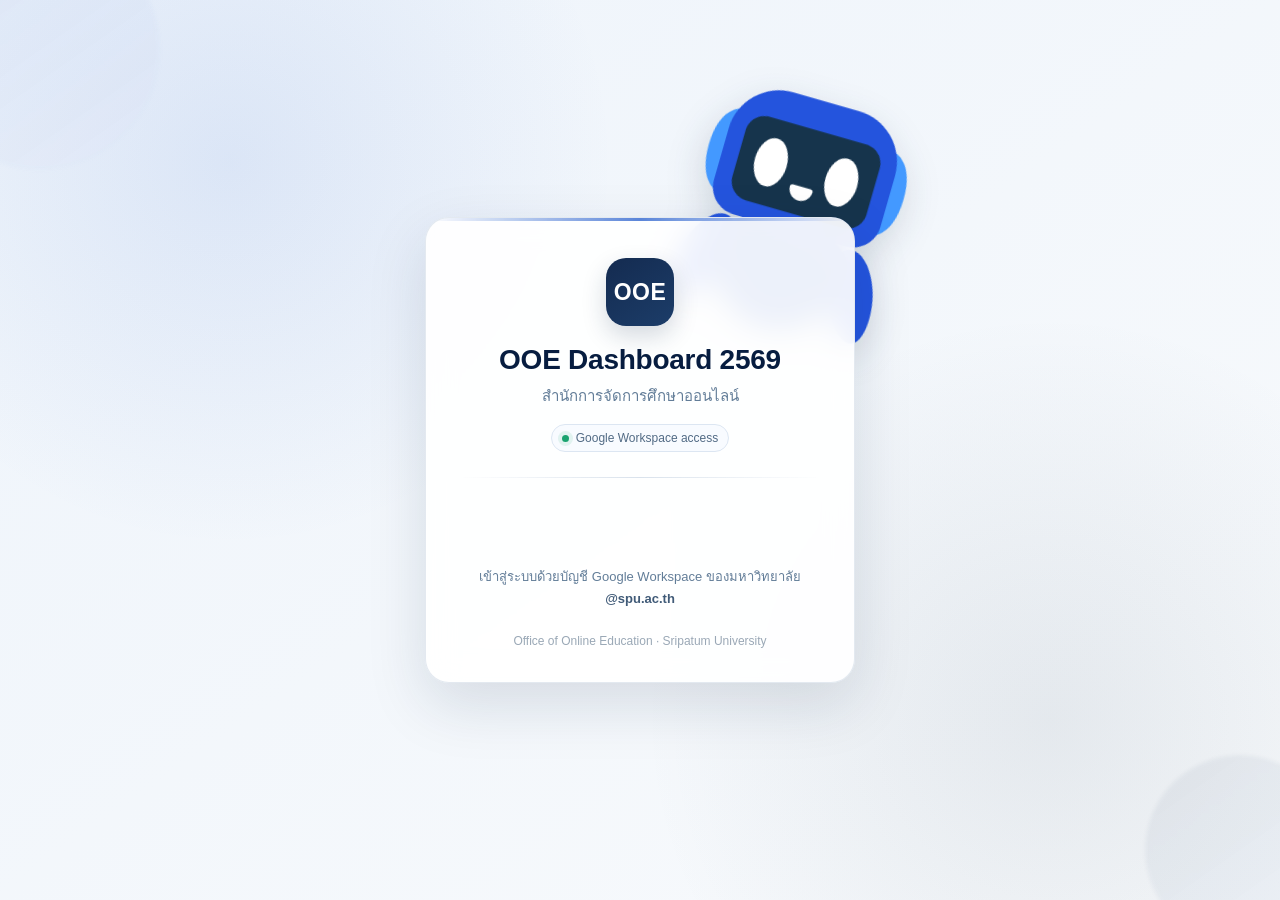
==== index.html @ 525d0fa3 "Harden auditor session renewal" ====
<!doctype html>
<html lang="th"><head><meta charset="utf-8"><meta name="viewport" content="width=device-width,initial-scale=1"><title>OOE GS &amp; GR Dashboard 2569</title>
<style>
:root{--navy:#102a43;--blue:#245dcc;--ink:#243b53;--muted:#627d98;--line:#d9e2ec;--bg:#f3f6fb;--green:#199c6b;--amber:#eaa018;--red:#e64256;--gray:#7b8794;--shadow:0 8px 24px rgba(16,42,67,.08)}*{box-sizing:border-box}body{margin:0;background:var(--bg);color:var(--ink);font:15px "Noto Sans Thai","Leelawadee UI",Tahoma,Arial,sans-serif}.topbar{background:#142b50;color:#fff}.topbar-inner{max-width:1500px;margin:auto;padding:23px 28px;display:flex;justify-content:space-between;align-items:flex-end;gap:20px}h1{margin:0;font-size:clamp(23px,3vw,34px);line-height:1.2}.subtitle{margin:5px 0 0;color:#d9e8f5}.source{text-align:right;color:#d9e8f5;font-size:13px;line-height:1.5}main{max-width:1500px;margin:auto;padding:22px 28px 40px}.panel{background:#fff;border:1px solid #e2e8f0;border-radius:14px;box-shadow:var(--shadow)}
button{height:42px;border:0;border-radius:9px;padding:0 18px;font:inherit;font-weight:700;cursor:pointer}.page-tabs{display:flex;gap:8px;margin-bottom:16px}.tab{min-width:112px;background:#dfe8f4;color:var(--navy);border:1px solid #c8d5e5}.tab.active{background:var(--blue);border-color:var(--blue);color:#fff}.nav-link{height:42px;display:inline-flex;align-items:center;justify-content:center;text-decoration:none;font-weight:700;cursor:pointer;border-radius:9px}.nav-link:hover{text-decoration:none;background:#cfdced}.filters{padding:18px;display:grid;grid-template-columns:minmax(170px,1fr) minmax(170px,1fr) minmax(190px,1fr) minmax(260px,1.35fr) auto;gap:12px;align-items:end}.field label{display:block;margin:0 0 6px;color:var(--muted);font-size:12px;font-weight:700}.field select,.field input{width:100%;height:42px;padding:0 12px;border:1px solid #bcccdc;border-radius:9px;background:#fff;color:var(--ink);font:inherit}.field select:focus,.field input:focus{outline:3px solid rgba(36,93,204,.14);border-color:var(--blue)}.reset{background:#e6edf8;color:var(--navy)}.refresh{background:var(--blue);color:#fff}.filter-actions{display:flex;gap:8px;align-items:end}.review-badge{display:inline-flex;border-radius:999px;padding:5px 9px;font-weight:700;white-space:nowrap}.review-badge.pass{background:#e7f7f0;color:#127a55}.review-badge.fail{background:#fdecef;color:#b4233b}.review-badge.wait{background:#eef2f6;color:#627d98}.review-badge.reviewing{background:#fff4d6;color:#9a6700}
.kpis{display:grid;grid-template-columns:repeat(4,1fr);gap:14px;margin:16px 0}.kpi{position:relative;padding:19px 22px;min-height:122px;border-left:5px solid var(--blue)}.kpi.green{border-color:var(--green)}.kpi.amber{border-color:var(--amber)}.kpi.red{border-color:var(--red)}.kpi::after{content:"";position:absolute;right:22px;top:27px;width:11px;height:11px;border-radius:50%;background:var(--blue)}.kpi.green::after{background:var(--green)}.kpi.amber::after{background:var(--amber)}.kpi.red::after{background:var(--red)}.kpi-label{font-size:13px;color:var(--muted)}.kpi-value{font-size:34px;font-weight:800;line-height:1.25;margin:7px 0 4px;color:#071d40}.kpi-note{font-size:12px;color:var(--muted)}
.charts-grid{display:grid;grid-template-columns:minmax(0,2fr) minmax(320px,.8fr);gap:16px;margin-bottom:16px;align-items:start}.chart-panel{padding:22px}.section-head{display:flex;justify-content:space-between;gap:18px;align-items:flex-start;margin-bottom:20px}.section-head h2,.table-tools h2{margin:0;color:#071d40;font-size:20px}.section-head p,.table-tools p{margin:5px 0 0;color:var(--muted);font-size:12px}.legend{display:flex;gap:14px;flex-wrap:wrap;font-size:12px;color:var(--muted)}.legend span{display:flex;align-items:center;gap:6px}.dot{width:10px;height:10px;border-radius:50%}.dot.green{background:var(--green)}.dot.amber{background:var(--amber)}.dot.red{background:var(--red)}.dot.gray{background:var(--gray)}.chart{display:flex;flex-direction:column;gap:13px}.chart-row{display:grid;grid-template-columns:minmax(190px,290px) 1fr 78px;gap:12px;align-items:center}.faculty{text-align:right;font-size:13px;line-height:1.25}.track{height:30px;background:#edf2f7;border-radius:7px;display:flex;overflow:hidden}.seg{height:100%;display:flex;align-items:center;justify-content:center;color:#fff;font-size:13px;font-weight:800}.seg.green{background:var(--green)}.seg.amber{background:var(--amber)}.seg.red{background:var(--red)}.seg.gray{background:var(--gray)}.seg span{padding:0 5px}.total{font-weight:800;color:#071d40;white-space:nowrap}.empty{padding:28px;text-align:center;color:var(--muted);background:#f7fafc;border-radius:10px}.donut-body{display:grid;grid-template-columns:180px 1fr;align-items:center;gap:22px;min-height:250px}.donut{width:180px;height:180px;border-radius:50%;display:grid;place-items:center;background:#e8eef5}.donut::before{content:"";width:112px;height:112px;border-radius:50%;background:#fff;box-shadow:0 0 0 1px rgba(16,42,67,.04)}.donut-center{position:absolute;text-align:center;color:#071d40}.donut-wrap{position:relative;width:180px;height:180px;display:grid;place-items:center}.donut-number{display:block;font-size:28px;font-weight:800;line-height:1.1}.donut-label{display:block;margin-top:4px;color:var(--muted);font-size:12px}.donut-list{display:flex;flex-direction:column;gap:13px}.donut-item{display:grid;grid-template-columns:12px 1fr auto;align-items:center;gap:8px;color:var(--muted);font-size:13px}.donut-item strong{color:#071d40;white-space:nowrap}.donut-item .dot{border-radius:50%}.source-qr{margin-top:20px;padding-top:19px;border-top:1px solid var(--line);display:grid;grid-template-columns:118px 1fr;gap:16px;align-items:center}.source-qr img{display:block;width:118px;height:118px;padding:6px;border:1px solid #dce4ee;border-radius:10px;background:#fff}.source-qr h3{margin:0 0 5px;color:#071d40;font-size:16px}.source-qr p{margin:0;color:var(--muted);font-size:13px;line-height:1.55}
.table-panel{overflow:hidden}.table-tools{padding:19px 22px;border-bottom:1px solid var(--line);display:flex;justify-content:space-between;align-items:center;gap:14px}.count{color:var(--muted);font-size:13px}.table-wrap{overflow:auto;max-height:650px}table{width:100%;min-width:1180px;border-collapse:separate;border-spacing:0}thead th{position:sticky;top:0;z-index:2;padding:12px 14px;background:#edf2f8;border-bottom:1px solid #cbd5e1;text-align:left;color:#44546a;font-size:12px;white-space:nowrap}tbody td{padding:13px 14px;border-bottom:1px solid #edf2f7;vertical-align:middle;font-size:13px;max-width:300px}tbody tr:hover{background:#f7fbff}.num{text-align:right;font-variant-numeric:tabular-nums}.nowrap{white-space:nowrap}.course{font-weight:800;color:#14345f}a{color:var(--blue);text-decoration:none;font-weight:800}a:hover{text-decoration:underline}.badge{display:inline-flex;border-radius:999px;padding:5px 10px;color:#fff;font-weight:700;white-space:nowrap}.badge.green{background:var(--green)}.badge.amber{background:#c77a00}.badge.red{background:var(--red)}.badge.gray{background:var(--gray)}.pager{padding:14px 18px;display:flex;justify-content:space-between;align-items:center;border-top:1px solid var(--line)}.pager-controls{display:flex;gap:8px}.pager button{height:34px;padding:0 12px;background:#e6edf8;color:var(--navy)}.pager button:disabled{opacity:.45;cursor:not-allowed}.note{margin:13px 0 0;color:var(--muted);font-size:12px}
@media(max-width:1100px){.charts-grid{grid-template-columns:1fr}.donut-body{grid-template-columns:180px minmax(220px,1fr);max-width:560px;margin:auto}.source-qr{max-width:560px;margin:20px auto 0}}@media(max-width:950px){.topbar-inner{align-items:flex-start;flex-direction:column}.source{text-align:left}.filters{grid-template-columns:repeat(2,1fr)}.kpis{grid-template-columns:repeat(2,1fr)}}@media(max-width:650px){.filter-actions{display:grid;grid-template-columns:1fr 1fr}.filter-actions button{width:100%}main{padding:16px 12px 30px}.topbar-inner{padding:18px 14px}.filters{grid-template-columns:1fr}.kpis{grid-template-columns:1fr}.chart-row{grid-template-columns:1fr}.faculty{text-align:left}.section-head,.table-tools{flex-direction:column}.page-tabs{display:grid;grid-template-columns:repeat(4,1fr)}.tab{width:100%}.donut-body{grid-template-columns:1fr;justify-items:center}.donut-list{width:100%}.source-qr{grid-template-columns:96px 1fr}.source-qr img{width:96px;height:96px}}
</style><script>document.documentElement.classList.add("auth-check");</script>
<style>
html.auth-check body{visibility:hidden}
.auth-chip{position:fixed;right:16px;bottom:16px;z-index:9999;display:flex;align-items:center;gap:10px;padding:8px 10px 8px 13px;background:rgba(255,255,255,.96);border:1px solid #d9e2ec;border-radius:999px;box-shadow:0 8px 24px rgba(16,42,67,.14);font-size:12px;color:#627d98}
.auth-chip button{height:30px;padding:0 12px;border:0;border-radius:999px;background:#e6edf8;color:#102a43;font:inherit;font-weight:700;cursor:pointer}
</style>
<script src="auth-config.js?v=20261001"></script>
<script src="auth.js?v=20261006a"></script>
<script src="audit-bridge.js"></script>
<script src="audit-api.js?v=20261006a"></script>
<script>OOEAuth.requireAuth();</script>

<style>
/* OOE dashboard micro-interactions */
.kpi{
  transition:transform .2s ease,box-shadow .2s ease,border-color .2s ease;
}
.kpi:hover{
  transform:translateY(-3px);
  box-shadow:0 14px 30px rgba(16,42,67,.13);
}
.live-indicator{
  display:inline-flex;
  align-items:center;
  gap:6px;
  margin-right:9px;
  color:#d9fbe9;
  font-weight:700;
  white-space:nowrap;
}
.live-indicator i{
  width:7px;
  height:7px;
  border-radius:50%;
  background:#32d583;
  box-shadow:0 0 0 4px rgba(50,213,131,.14);
}
.dashboard-reveal .seg{
  transform-origin:left center;
  animation:barReveal .7s cubic-bezier(.2,.75,.25,1) both;
}
@property --ooe-sweep{
  syntax:"<angle>";
  inherits:false;
  initial-value:0deg;
}
.dashboard-reveal .donut{
  -webkit-mask:conic-gradient(#000 0 var(--ooe-sweep),transparent var(--ooe-sweep) 360deg);
  mask:conic-gradient(#000 0 var(--ooe-sweep),transparent var(--ooe-sweep) 360deg);
  animation:donutReveal .85s cubic-bezier(.2,.75,.25,1) both;
}
@keyframes barReveal{
  from{transform:scaleX(0);opacity:.4}
  to{transform:scaleX(1);opacity:1}
}
@keyframes donutReveal{
  from{--ooe-sweep:0deg}
  to{--ooe-sweep:360deg}
}
@media (prefers-reduced-motion:reduce){
  .kpi,.kpi:hover{transition:none;transform:none}
  .dashboard-reveal .seg,.dashboard-reveal .donut{animation:none}
}
</style>


<style>
/* Interactive faculty chart + loading skeleton */
.chart-row[data-faculty]{
  cursor:pointer;
  border-radius:8px;
  transition:background .16s ease,transform .16s ease;
}
.chart-row[data-faculty]:hover,
.chart-row[data-faculty]:focus-visible{
  background:#f7fbff;
  transform:translateX(2px);
  outline:none;
}
.skeleton-block,.skeleton-line,.skeleton-pill,.skeleton-circle{
  position:relative;
  overflow:hidden;
  background:#e7edf4 !important;
}
.skeleton-block::after,.skeleton-line::after,.skeleton-pill::after,.skeleton-circle::after{
  content:"";
  position:absolute;
  inset:0;
  transform:translateX(-100%);
  background:linear-gradient(90deg,transparent,rgba(255,255,255,.72),transparent);
  animation:skeletonShimmer 1.15s ease-in-out infinite;
}
.skeleton-kpi{display:block;width:78px;height:38px;border-radius:8px;margin-top:6px}
.skeleton-chart-row{display:grid;grid-template-columns:minmax(190px,290px) 1fr 78px;gap:12px;align-items:center;min-height:30px}
.skeleton-line{display:block;height:14px;border-radius:7px}
.skeleton-track{height:30px;border-radius:7px}
.skeleton-pill{display:inline-block;width:64px;height:14px;border-radius:999px}
.donut.skeleton-circle{background:#e7edf4 !important}
.skeleton-legend{display:flex;flex-direction:column;gap:13px;width:100%}
.skeleton-legend .skeleton-line:nth-child(1){width:92%}
.skeleton-legend .skeleton-line:nth-child(2){width:78%}
.skeleton-legend .skeleton-line:nth-child(3){width:86%}
.skeleton-table-row td{padding-top:15px;padding-bottom:15px}
.skeleton-cell{display:block;height:13px;border-radius:7px;background:#e7edf4;position:relative;overflow:hidden}
.skeleton-cell::after{
  content:"";position:absolute;inset:0;transform:translateX(-100%);
  background:linear-gradient(90deg,transparent,rgba(255,255,255,.72),transparent);
  animation:skeletonShimmer 1.15s ease-in-out infinite;
}
@keyframes skeletonShimmer{to{transform:translateX(100%)}}
@media(max-width:650px){.skeleton-chart-row{grid-template-columns:1fr}}
@media(prefers-reduced-motion:reduce){
  .chart-row[data-faculty]{transition:none}
  .skeleton-block::after,.skeleton-line::after,.skeleton-pill::after,.skeleton-circle::after,.skeleton-cell::after{animation:none}
}
</style>

</head><body>
<header class="topbar"><div class="topbar-inner"><div><h1>ความคืบหน้าการจัดทำรายวิชา GR / GS</h1><p class="subtitle">ปีการศึกษา 2569 · ภาคการศึกษา 1</p></div><div class="source">สำนักการจัดการศึกษาออนไลน์ (OOE)<br>ข้อมูลอ้างอิง ณ วันที่ 18/09/2569<br><span class="live-indicator" aria-label="สถานะออนไลน์"><i></i></span><span id="sourceDate"></span></div></div></header>
<main><nav class="page-tabs" aria-label="เลือกหน้าประเภทรายวิชา"><button class="tab" data-type="GR" type="button">หน้า GR</button><button class="tab" data-type="GS" type="button">หน้า GS</button><a class="tab nav-link" href="ai-tutor.html">AI Tutor</a><a class="tab nav-link" href="podcast.html">Podcast</a><a class="tab nav-link" data-reviewer-only hidden href="audit-review.html">หลังบ้านทีมตรวจ</a></nav>
<section class="panel filters"><div class="field"><label for="facultyFilter">คณะ / วิทยาลัย</label><select id="facultyFilter"><option value="">ทั้งหมด</option></select></div><div class="field"><label for="statusFilter">ความคืบหน้า</label><select id="statusFilter"><option value="">ทั้งหมด</option></select></div><div class="field"><label for="reviewFilter">ผลตรวจรายวิชา</label><select id="reviewFilter"><option value="">ทั้งหมด</option></select></div><div class="field"><label for="searchBox">ค้นหารหัสวิชาหรือรหัสรายวิชาในระบบ</label><input id="searchBox" type="search" placeholder="เช่น ICT401 หรือ 691GS..."></div><div class="filter-actions"><button class="refresh" id="refreshBtn" type="button">อัปเดตข้อมูล</button><button class="reset" id="resetBtn" type="button">ล้างตัวกรอง</button></div></section>
<section class="kpis"><article class="panel kpi"><div class="kpi-label">รายวิชาทั้งหมด</div><div class="kpi-value" id="totalKpi">0</div><div class="kpi-note" id="totalNote"></div></article><article class="panel kpi green"><div class="kpi-label">ผ่าน</div><div class="kpi-value" id="passKpi">0</div><div class="kpi-note" id="passNote"></div></article><article class="panel kpi amber"><div class="kpi-label">มีเนื้อหา</div><div class="kpi-value" id="reviewingKpi">0</div><div class="kpi-note" id="reviewingNote"></div></article><article class="panel kpi red"><div class="kpi-label">ไม่มีเนื้อหา</div><div class="kpi-value" id="failKpi">0</div><div class="kpi-note" id="failNote"></div></article></section>
<section class="charts-grid"><article class="panel chart-panel"><div class="section-head"><div><h2 id="chartTitle"></h2><p>แสดงผลล่าสุดจาก SPU Learning Auditor ร่วมกับข้อมูลรายวิชาเดิม</p></div><div class="legend"><span><i class="dot green"></i>ผ่าน</span><span><i class="dot amber"></i>มีเนื้อหา</span><span><i class="dot red"></i>ไม่มีเนื้อหา</span></div></div><div class="chart" id="facultyChart"></div></article><article class="panel chart-panel"><div class="section-head"><div><h2 id="donutTitle">สัดส่วนผลตรวจรายวิชา</h2><p>คำนวณตามตัวกรองที่เลือก</p></div></div><div class="donut-body"><div class="donut-wrap"><div class="donut" id="donutChart"></div><div class="donut-center"><span class="donut-number" id="donutTotal">0</span><span class="donut-label">รายวิชา</span></div></div><div class="donut-list" id="donutLegend"></div></div><div class="source-qr"><img src="[data-uri]" alt="QR Code สำหรับเปิดข้อมูลออนไลน์"><div><h3>ข้อมูลออนไลน์จาก Google Sheets</h3><p>สแกน QR Code เพื่อเปิดข้อมูลที่เผยแพร่สำหรับ Dashboard โดยตรง</p></div></div></article></section>
<section class="panel table-panel"><div class="table-tools"><div><h2 id="detailTitle"></h2><p>รายวิชาใน d-Learning / i-Learning · ผลตรวจล่าสุดจาก SPU Learning Auditor</p></div><div class="count" id="resultCount"></div></div><div class="table-wrap"><table><thead><tr><th>ลำดับ</th><th>รหัสวิชา</th><th>หน่วยกิต</th><th>รหัสรายวิชาในระบบ</th><th>คณะ / วิทยาลัย</th><th>อาจารย์ผู้สอน</th><th>ภาคเรียน</th><th>ความคืบหน้า</th><th>ผลตรวจรายวิชา</th><th>หมายเหตุ</th><th>รายวิชา</th><th>หลักฐานการตรวจ</th></tr></thead><tbody id="courseRows"></tbody></table></div><div class="pager"><div class="count" id="pageInfo"></div><div class="pager-controls"><button id="prevBtn" type="button">ก่อนหน้า</button><button id="nextBtn" type="button">ถัดไป</button></div></div></section><p class="note">ข้อมูล GR, GS และผลตรวจ SPU Learning Auditor แสดงร่วมกันใน Dashboard เดียว · ตัวเลขทั้งหมดเป็นจำนวนรายวิชา</p></main>

<script>
const CSV_URL='https://docs.google.com/spreadsheets/d/e/2PACX-1vSrdzF0uLqoeVFjT2Dovsl3l82J7PdBgnTk2g_0VZTSMsZyceTrOgUn4l-JLixxY34FVqxzhMhqUQNP/pub?gid=131857057&single=true&output=csv';
let DATA=[];
let dashboardRevealDone=false;
function revealDashboardOnce(){
  if(dashboardRevealDone)return;
  dashboardRevealDone=true;
  document.body.classList.add('dashboard-reveal');
  window.setTimeout(()=>document.body.classList.remove('dashboard-reveal'),950);
}
const STATUS={
  good:'เนื้อหาและองค์ประกอบมากกว่า 50%',
  low:'เนื้อหาและองค์ประกอบน้อยกว่า 50%',
  none:'ไม่มีเนื้อหา'
};
const REVIEW={
  pass:'ผ่าน',
  reviewing:'มีเนื้อหา',
  fail:'ไม่มีเนื้อหา'
};
const PAGE_SIZE=20;
let currentPage=1;
let activeType=location.hash.replace('#','').toUpperCase()==='GS'?'GS':'GR';

const $=id=>document.getElementById(id);
const esc=v=>String(v??'').replace(/[&<>"']/g,c=>({'&':'&amp;','<':'&lt;','>':'&gt;','"':'&quot;',"'":'&#39;'}[c]));

function showLoadingSkeleton(){
  document.querySelectorAll('.kpi-value').forEach(el=>{
    el.innerHTML='<span class="skeleton-block skeleton-kpi" aria-hidden="true"></span>';
  });
  $('facultyChart').innerHTML=Array.from({length:6},(_,i)=>`
    <div class="skeleton-chart-row" aria-hidden="true">
      <span class="skeleton-line" style="width:${72-(i%3)*9}%"></span>
      <span class="skeleton-block skeleton-track"></span>
      <span class="skeleton-pill"></span>
    </div>`).join('');
  $('donutChart').classList.add('skeleton-circle');
  $('donutChart').style.background='';
  $('donutTotal').textContent='';
  $('donutLegend').innerHTML='<div class="skeleton-legend" aria-hidden="true"><span class="skeleton-line"></span><span class="skeleton-line"></span><span class="skeleton-line"></span></div>';
  const cols=document.querySelectorAll('thead th').length||8;
  $('courseRows').innerHTML=Array.from({length:6},()=>`<tr class="skeleton-table-row" aria-hidden="true">${Array.from({length:cols},(_,i)=>`<td><span class="skeleton-cell" style="width:${55+(i%4)*10}%"></span></td>`).join('')}</tr>`).join('');
  $('resultCount').innerHTML='<span class="skeleton-pill" aria-hidden="true"></span>';
  $('pageInfo').textContent='กำลังโหลดข้อมูล...';
}
function clearLoadingSkeleton(){
  $('donutChart').classList.remove('skeleton-circle');
}
function selectFacultyFromChart(faculty){
  const select=$('facultyFilter');
  if(!select||![...select.options].some(o=>o.value===faculty))return;
  select.value=faculty;
  currentPage=1;
  render();
}
function bindFacultyChartFilter(){
  const chart=$('facultyChart');
  if(!chart||chart.dataset.filterBound==='1')return;
  chart.dataset.filterBound='1';
  chart.addEventListener('click',e=>{
    const row=e.target.closest('.chart-row[data-faculty]');
    if(row)selectFacultyFromChart(row.dataset.faculty);
  });
  chart.addEventListener('keydown',e=>{
    if(e.key!=='Enter'&&e.key!==' ')return;
    const row=e.target.closest('.chart-row[data-faculty]');
    if(!row)return;
    e.preventDefault();
    selectFacultyFromChart(row.dataset.faculty);
  });
}

const natural=(a,b)=>String(a).localeCompare(String(b),'th',{numeric:true,sensitivity:'base'});
const typeRows=()=>DATA.filter(d=>d['ประเภท']===activeType);
const unique=(rows,key)=>[...new Set(rows.map(d=>d[key]).filter(Boolean))].sort(natural);
const count=(rows,value)=>rows.filter(d=>d['ความคืบหน้าการทำ']===value).length;
const pendingCount=rows=>rows.filter(d=>!String(d['ความคืบหน้าการทำ']||'').trim()).length;

function parseCSV(text){
  const rows=[];
  let row=[],cell='',inQuotes=false;
  for(let i=0;i<text.length;i++){
    const ch=text[i],next=text[i+1];
    if(ch==='"' && inQuotes && next==='"'){cell+='"';i++;}
    else if(ch==='"') inQuotes=!inQuotes;
    else if(ch===',' && !inQuotes){row.push(cell);cell='';}
    else if((ch==='\n'||ch==='\r') && !inQuotes){
      if(ch==='\r'&&next==='\n') i++;
      row.push(cell);
      if(row.some(v=>v!=='')) rows.push(row);
      row=[];cell='';
    } else cell+=ch;
  }
  if(cell||row.length){row.push(cell);rows.push(row);}
  if(!rows.length) return [];
  const headers=rows[0].map(h=>String(h||'').trim());
  return rows.slice(1).map(values=>{
    const obj={};
    headers.forEach((h,i)=>obj[h]=values[i]??'');
    return obj;
  });
}

function mapRow(r){
  return {
    'ประเภท':String(r.group||'').trim(),
    'คณะ':String(r.faculty||'').trim(),
    'รหัสวิชา':String(r.courseCode||'').trim(),
    'หน่วยกิต':String(r.credits||'').trim(),
    'Course Profile':String(r.courseProfile||'').trim(),
    'รูปแบบ':String(r.profileType||'').trim(),
    'วันที่สร้างรายวิชา':String(r.createdDate||'').trim(),
    'ชื่อรายวิชา':String(r.courseName||'').trim(),
    'ผู้สอน':String(r.instructors||'').trim(),
    'ประเภทผู้ปฏิบัติงาน':String(r.teacherType||'').trim(),
    'จำนวนผู้สอน':Number(String(r.teacherCount||'0').replace(/,/g,''))||0,
    'จำนวนนักศึกษา':Number(String(r.students||'0').replace(/,/g,''))||0,
    'จำนวนสัปดาห์':Number(String(r.weeks||'0').replace(/,/g,''))||0,
    'รวมเนื้อหาและกิจกรรม':Number(String(r.activities||'0').replace(/,/g,''))||0,
    'ความคืบหน้าการทำ':String(r.progress||'').trim(),
    'สถานะการตรวจสอบ':String(r.reviewStatus||'').trim(),
    'ลิงก์':String(r.courseLink||'').trim(),
    'หลักฐานการตรวจ':String(r.evidence||'').trim()
  };
}

async function loadData(){
  showLoadingSkeleton();
  $('sourceDate').textContent='กำลังโหลดข้อมูลออนไลน์...';
  $('refreshBtn').disabled=true;
  $('refreshBtn').textContent='กำลังอัปเดต...';
  try{
    const url=CSV_URL+(CSV_URL.includes('?')?'&':'?')+'_='+Date.now();
    const response=await fetch(url,{cache:'no-store'});
    if(!response.ok) throw new Error('HTTP '+response.status);
    const csv=await response.text();
    DATA=parseCSV(csv).map(mapRow).filter(d=>d['ประเภท']==='GR'||d['ประเภท']==='GS');
    let auditRecords=[];
    if(AuditApi.enabled()){
      try{
        const payload=await AuditApi.publicResults();
        auditRecords=payload.courses||[];
      }catch(auditError){
        console.warn('โหลดผล Auditor ไม่สำเร็จ จึงใช้ผลเดิมชั่วคราว',auditError);
      }
    }
    DATA=DATA.map(d=>{
      const course={
        group:d['ประเภท'],courseCode:d['รหัสวิชา'],courseProfile:d['Course Profile'],
        courseLink:d['ลิงก์'],progress:d['ความคืบหน้าการทำ'],reviewStatus:d['สถานะการตรวจสอบ']
      };
      const audit=AuditBridge.matchRecord(course,auditRecords);
      const publicStatus=AuditBridge.publicStatus(course,audit);
      return {...d,_audit:audit,_publicStatus:publicStatus,'สถานะการตรวจสอบ':AuditBridge.LABELS[publicStatus]};
    });
    const now=new Date();
    $('sourceDate').textContent=`ดึงข้อมูลเมื่อ ${now.toLocaleDateString('th-TH')} ${now.toLocaleTimeString('th-TH',{hour:'2-digit',minute:'2-digit',second:'2-digit'})} · ${DATA.length.toLocaleString('th-TH')} รายวิชา · ผล Auditor ${auditRecords.length.toLocaleString('th-TH')} รายการ`;
    refreshFaculty();
    clearLoadingSkeleton();
    render();
    revealDashboardOnce();
  }catch(err){
    clearLoadingSkeleton();
    console.error(err);
    $('sourceDate').textContent='ไม่สามารถโหลดข้อมูลออนไลน์ได้';
    $('facultyChart').innerHTML='<div class="empty">โหลดข้อมูลจาก Google Sheets ไม่สำเร็จ กรุณาลองกด “อัปเดตข้อมูล” อีกครั้ง</div>';
    $('courseRows').innerHTML='';
    $('resultCount').textContent='โหลดข้อมูลไม่สำเร็จ';
  }finally{
    $('refreshBtn').disabled=false;
    $('refreshBtn').textContent='อัปเดตข้อมูล';
  }
}

function addOptions(id,values){
  values.forEach(v=>{
    const o=document.createElement('option');
    o.value=v;o.textContent=v;$(id).appendChild(o);
  });
}
addOptions('statusFilter',[STATUS.good,STATUS.low,STATUS.none]);
[...$('statusFilter').options].forEach(o=>{
  if(o.value===STATUS.good) o.textContent='เนื้อหาและองค์ประกอบมากกว่า 50%';
  if(o.value===STATUS.low) o.textContent='เนื้อหาและองค์ประกอบน้อยกว่า 50%';
});
addOptions('reviewFilter',[REVIEW.pass,REVIEW.reviewing,REVIEW.fail]);

function refreshFaculty(){
  const old=$('facultyFilter').value;
  $('facultyFilter').innerHTML='<option value="">ทั้งหมด</option>';
  addOptions('facultyFilter',unique(typeRows(),'คณะ'));
  if([...$('facultyFilter').options].some(o=>o.value===old)) $('facultyFilter').value=old;
}

function filtered(){
  const f=$('facultyFilter').value;
  const s=$('statusFilter').value;
  const r=$('reviewFilter').value;
  const q=$('searchBox').value.trim().toLowerCase();
  return typeRows().filter(d=>
    (!f||d['คณะ']===f)&&
    (!s||d['ความคืบหน้าการทำ']===s)&&
    (!r||d['สถานะการตรวจสอบ']===r)&&
    (!q||['รหัสวิชา','หน่วยกิต','Course Profile','ชื่อรายวิชา','คณะ','ผู้สอน'].some(k=>String(d[k]||'').toLowerCase().includes(q)))
  );
}

function setKpis(rows){
  const total=rows.length,all=typeRows().length;
  const pass=rows.filter(d=>d['สถานะการตรวจสอบ']===REVIEW.pass).length;
  const reviewing=rows.filter(d=>d['สถานะการตรวจสอบ']===REVIEW.reviewing).length;
  const fail=rows.filter(d=>d['สถานะการตรวจสอบ']===REVIEW.fail).length;

  $('totalKpi').textContent=total.toLocaleString('th-TH');
  $('passKpi').textContent=pass.toLocaleString('th-TH');
  $('reviewingKpi').textContent=reviewing.toLocaleString('th-TH');
  $('failKpi').textContent=fail.toLocaleString('th-TH');

  $('totalNote').textContent=`จากทั้งหมด ${all.toLocaleString('th-TH')} รายวิชาในหน้า ${activeType}`;
  $('passNote').textContent=`${pass.toLocaleString('th-TH')} จาก ${total.toLocaleString('th-TH')} รายวิชาที่แสดง`;
  $('reviewingNote').textContent=`${reviewing.toLocaleString('th-TH')} จาก ${total.toLocaleString('th-TH')} รายวิชาที่แสดง`;
  $('failNote').textContent=`${fail.toLocaleString('th-TH')} จาก ${total.toLocaleString('th-TH')} รายวิชาที่แสดง`;
}

function renderChart(rows){
  const groups={};
  rows.forEach(d=>{
    const f=d['คณะ']||'ไม่ระบุคณะ';
    groups[f]??={pass:0,content:0,none:0,total:0};
    groups[f].total++;
    if(d._publicStatus==='pass')groups[f].pass++;
    else if(d._publicStatus==='has_content')groups[f].content++;
    else if(d._publicStatus==='no_content')groups[f].none++;
  });

  const list=Object.entries(groups)
    .filter(([,v])=>v.total>0)
    .sort((a,b)=>b[1].total-a[1].total||natural(a[0],b[0]));

  const max=Math.max(1,...list.map(([,v])=>v.total));

  $('facultyChart').innerHTML=list.length?list.map(([f,v])=>{
    const seg=(n,c)=>n?`<div class="seg ${c}" style="width:${n/v.total*100}%"><span>${n}</span></div>`:'';
    return `<div class="chart-row" data-faculty="${esc(f)}" role="button" tabindex="0" title="คลิกเพื่อกรองตามคณะนี้">
      <div class="faculty">${esc(f)} <span style="color:var(--muted)">(${v.total} วิชา)</span></div>
      <div class="track" style="width:${v.total/max*100}%">${seg(v.pass,'green')}${seg(v.content,'amber')}${seg(v.none,'red')}</div>
      <div class="total">${v.pass}/${v.total}</div>
    </div>`;
  }).join(''):'<div class="empty">ไม่พบรายวิชาตามตัวกรองนี้</div>';
}

function renderDonut(rows){
  const total=rows.length;
  const good=rows.filter(d=>d._publicStatus==='pass').length;
  const low=rows.filter(d=>d._publicStatus==='has_content').length;
  const none=rows.filter(d=>d._publicStatus==='no_content').length;
  const gp=total?good/total*100:0,lp=total?low/total*100:0,np=total?none/total*100:0;
  $('donutChart').style.background=total
    ?`conic-gradient(var(--green) 0 ${gp}%,var(--amber) ${gp}% ${gp+lp}%,var(--red) ${gp+lp}% 100%)`
    :'#e8eef5';
  $('donutTotal').textContent=total.toLocaleString('th-TH');
  const item=(label,n,p,cls)=>`<div class="donut-item"><i class="dot ${cls}"></i><span>${label}</span><strong>${n.toLocaleString('th-TH')} วิชา (${p.toFixed(1)}%)</strong></div>`;
  $('donutLegend').innerHTML=
    item('ผ่าน',good,gp,'green')+
    item('มีเนื้อหา',low,lp,'amber')+
    item('ไม่มีเนื้อหา',none,np,'red');
}

const td=(v,c='')=>`<td class="${c}">${esc(v)}</td>`;

function badge(s){
  if(s===STATUS.good) return '<span class="badge green">เนื้อหาและองค์ประกอบมากกว่า 50%</span>';
  if(s===STATUS.low) return '<span class="badge amber">เนื้อหาและองค์ประกอบน้อยกว่า 50%</span>';
  if(s===STATUS.none) return '<span class="badge red">ไม่มีเนื้อหา</span>';
  return '<span class="badge gray">รอข้อมูล</span>';
}

function reviewBadge(s){
  if(s===REVIEW.pass) return '<span class="review-badge pass">ผ่าน</span>';
  if(s===REVIEW.reviewing) return '<span class="review-badge reviewing">มีเนื้อหา</span>';
  if(s===REVIEW.fail) return '<span class="review-badge fail">ไม่มีเนื้อหา</span>';
  return '<span class="review-badge wait">—</span>';
}

function note(s){
  if(s===STATUS.none) return 'ไม่พบเนื้อหาในรายวิชา';
  if(s===STATUS.low) return 'ควรเพิ่มเนื้อหา';
  if(!s) return 'รอข้อมูลความคืบหน้า';
  return '—';
}

function renderTable(rows){
  const pages=Math.max(1,Math.ceil(rows.length/PAGE_SIZE));
  currentPage=Math.min(currentPage,pages);
  const start=(currentPage-1)*PAGE_SIZE;
  const pageRows=rows.slice(start,start+PAGE_SIZE);
  $('courseRows').innerHTML=pageRows.map((d,i)=>{
    const evidence=d._audit
      ?`<a href="audit-evidence.html?courseId=${encodeURIComponent(d._audit.courseId||'')}" target="_blank" rel="noopener">ดูผลตรวจ ↗</a>`
      :(d['หลักฐานการตรวจ']?`<a href="${esc(d['หลักฐานการตรวจ'])}" target="_blank" rel="noopener">ดูหลักฐาน ↗</a>`:'—');
    return `<tr>
    ${td(start+i+1,'num')}
    ${td(d['รหัสวิชา'],'course nowrap')}
    ${td(d['หน่วยกิต']||'—','nowrap')}
    ${td(d['Course Profile'],'nowrap')}
    ${td(d['คณะ'])}
    ${td(d['ผู้สอน']||'—')}
    ${td('1/2569','nowrap')}
    <td>${badge(d['ความคืบหน้าการทำ'])}</td>
    <td>${reviewBadge(d['สถานะการตรวจสอบ'])}</td>
    ${td(note(d['ความคืบหน้าการทำ']))}
    <td>${d['ลิงก์']?`<a href="${esc(d['ลิงก์'])}" target="_blank" rel="noopener">เปิด ↗</a>`:'—'}</td>
    <td>${evidence}</td>
  </tr>`;
  }).join('');
  $('resultCount').textContent=`แสดง ${rows.length.toLocaleString('th-TH')} จาก ${typeRows().length.toLocaleString('th-TH')} วิชา`;
  $('pageInfo').textContent=rows.length?`แสดง ${start+1}–${Math.min(start+PAGE_SIZE,rows.length)} จาก ${rows.length} รายวิชา`:'ไม่พบข้อมูล';
  $('prevBtn').disabled=currentPage===1;
  $('nextBtn').disabled=currentPage===pages;
}

function render(reset=true){
  if(reset) currentPage=1;
  document.querySelectorAll('.tab').forEach(b=>b.classList.toggle('active',b.dataset.type===activeType));
  $('chartTitle').textContent=`ผลการตรวจแยกตามคณะ — ${activeType}`;
  $('donutTitle').textContent=`สัดส่วนผลตรวจรายวิชา — ${activeType}`;
  $('detailTitle').textContent=`รายละเอียดรายวิชา ${activeType}`;
  const rows=filtered();
  setKpis(rows);
  renderChart(rows);
  renderDonut(rows);
  renderTable(rows);
}

document.querySelectorAll('.tab').forEach(b=>b.addEventListener('click',()=>{
  if(activeType===b.dataset.type) return;
  activeType=b.dataset.type;
  location.hash=activeType;
  $('facultyFilter').value='';
  $('statusFilter').value='';
  $('reviewFilter').value='';
  $('searchBox').value='';
  refreshFaculty();
  render();
}));

window.addEventListener('hashchange',()=>{
  const t=location.hash.replace('#','').toUpperCase();
  if((t==='GR'||t==='GS')&&t!==activeType){
    activeType=t;
    refreshFaculty();
    render();
  }
});

['facultyFilter','statusFilter','reviewFilter'].forEach(id=>$(id).addEventListener('change',()=>render()));
$('searchBox').addEventListener('input',()=>render());
$('resetBtn').addEventListener('click',()=>{
  ['facultyFilter','statusFilter','reviewFilter'].forEach(id=>$(id).value='');
  $('searchBox').value='';
  render();
});
$('refreshBtn').addEventListener('click',()=>loadData());
$('prevBtn').addEventListener('click',()=>{currentPage--;render(false)});
$('nextBtn').addEventListener('click',()=>{currentPage++;render(false)});

bindFacultyChartFilter();
loadData();
</script><div class="auth-chip" aria-label="บัญชีผู้ใช้"><span id="authUserEmail"></span><button type="button" onclick="OOEAuth.logout()">ออกจากระบบ</button></div>
</body></html>
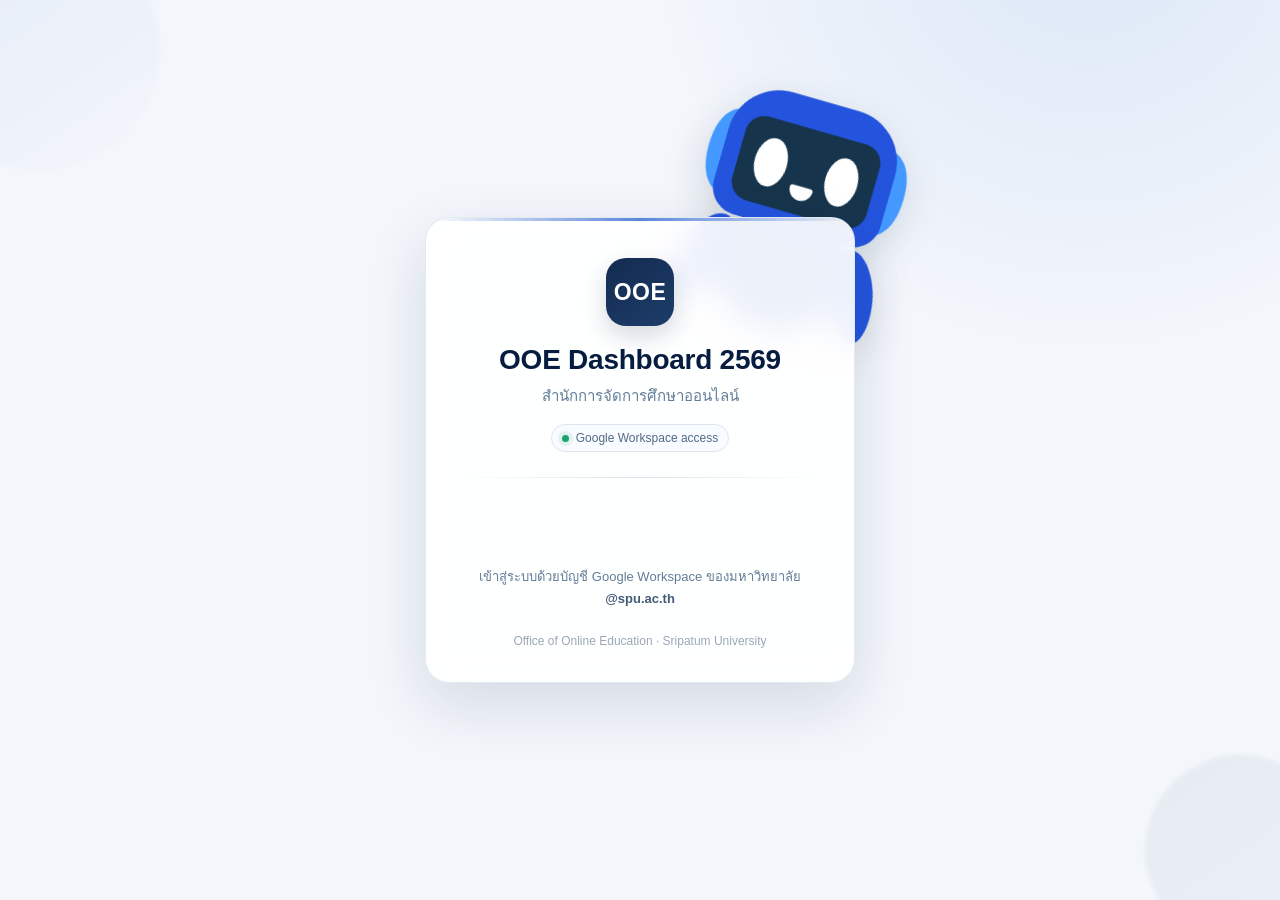
==== commit 79e73616: "Redesign dashboard UI and add bilingual controls" ====
--- a/index.html
+++ b/index.html
@@ -128,7 +128,7 @@
 <header class="topbar"><div class="topbar-inner"><div><h1>ความคืบหน้าการจัดทำรายวิชา GR / GS</h1><p class="subtitle">ปีการศึกษา 2569 · ภาคการศึกษา 1</p></div><div class="source">สำนักการจัดการศึกษาออนไลน์ (OOE)<br>ข้อมูลอ้างอิง ณ วันที่ 18/09/2569<br><span class="live-indicator" aria-label="สถานะออนไลน์"><i></i></span><span id="sourceDate"></span></div></div></header>
 <main><nav class="page-tabs" aria-label="เลือกหน้าประเภทรายวิชา"><button class="tab" data-type="GR" type="button">หน้า GR</button><button class="tab" data-type="GS" type="button">หน้า GS</button><a class="tab nav-link" href="ai-tutor.html">AI Tutor</a><a class="tab nav-link" href="podcast.html">Podcast</a><a class="tab nav-link" data-reviewer-only hidden href="audit-review.html">หลังบ้านทีมตรวจ</a></nav>
 <section class="panel filters"><div class="field"><label for="facultyFilter">คณะ / วิทยาลัย</label><select id="facultyFilter"><option value="">ทั้งหมด</option></select></div><div class="field"><label for="statusFilter">ความคืบหน้า</label><select id="statusFilter"><option value="">ทั้งหมด</option></select></div><div class="field"><label for="reviewFilter">ผลตรวจรายวิชา</label><select id="reviewFilter"><option value="">ทั้งหมด</option></select></div><div class="field"><label for="searchBox">ค้นหารหัสวิชาหรือรหัสรายวิชาในระบบ</label><input id="searchBox" type="search" placeholder="เช่น ICT401 หรือ 691GS..."></div><div class="filter-actions"><button class="refresh" id="refreshBtn" type="button">อัปเดตข้อมูล</button><button class="reset" id="resetBtn" type="button">ล้างตัวกรอง</button></div></section>
-<section class="kpis"><article class="panel kpi"><div class="kpi-label">รายวิชาทั้งหมด</div><div class="kpi-value" id="totalKpi">0</div><div class="kpi-note" id="totalNote"></div></article><article class="panel kpi green"><div class="kpi-label">ผ่าน</div><div class="kpi-value" id="passKpi">0</div><div class="kpi-note" id="passNote"></div></article><article class="panel kpi amber"><div class="kpi-label">มีเนื้อหา</div><div class="kpi-value" id="reviewingKpi">0</div><div class="kpi-note" id="reviewingNote"></div></article><article class="panel kpi red"><div class="kpi-label">ไม่มีเนื้อหา</div><div class="kpi-value" id="failKpi">0</div><div class="kpi-note" id="failNote"></div></article></section>
+<section class="kpis"><article class="panel kpi"><div class="kpi-label">รายวิชาทั้งหมด</div><div class="kpi-value" id="totalKpi">0</div><div class="kpi-note" id="totalNote"></div></article><article class="panel kpi green"><div class="kpi-label">ผ่าน</div><div class="kpi-value" id="passKpi">0</div><div class="kpi-note" id="passNote"></div></article><article class="panel kpi amber"><div class="kpi-label">ไม่ผ่านเกณฑ์</div><div class="kpi-value" id="reviewingKpi">0</div><div class="kpi-note" id="reviewingNote"></div></article><article class="panel kpi red"><div class="kpi-label">ไม่มีเนื้อหา</div><div class="kpi-value" id="failKpi">0</div><div class="kpi-note" id="failNote"></div></article></section>
 <section class="charts-grid"><article class="panel chart-panel"><div class="section-head"><div><h2 id="chartTitle"></h2><p>แสดงผลล่าสุดจาก SPU Learning Auditor ร่วมกับข้อมูลรายวิชาเดิม</p></div><div class="legend"><span><i class="dot green"></i>ผ่าน</span><span><i class="dot amber"></i>มีเนื้อหา</span><span><i class="dot red"></i>ไม่มีเนื้อหา</span></div></div><div class="chart" id="facultyChart"></div></article><article class="panel chart-panel"><div class="section-head"><div><h2 id="donutTitle">สัดส่วนผลตรวจรายวิชา</h2><p>คำนวณตามตัวกรองที่เลือก</p></div></div><div class="donut-body"><div class="donut-wrap"><div class="donut" id="donutChart"></div><div class="donut-center"><span class="donut-number" id="donutTotal">0</span><span class="donut-label">รายวิชา</span></div></div><div class="donut-list" id="donutLegend"></div></div><div class="source-qr"><img src="[data-uri]" alt="QR Code สำหรับเปิดข้อมูลออนไลน์"><div><h3>ข้อมูลออนไลน์จาก Google Sheets</h3><p>สแกน QR Code เพื่อเปิดข้อมูลที่เผยแพร่สำหรับ Dashboard โดยตรง</p></div></div></article></section>
 <section class="panel table-panel"><div class="table-tools"><div><h2 id="detailTitle"></h2><p>รายวิชาใน d-Learning / i-Learning · ผลตรวจล่าสุดจาก SPU Learning Auditor</p></div><div class="count" id="resultCount"></div></div><div class="table-wrap"><table><thead><tr><th>ลำดับ</th><th>รหัสวิชา</th><th>หน่วยกิต</th><th>รหัสรายวิชาในระบบ</th><th>คณะ / วิทยาลัย</th><th>อาจารย์ผู้สอน</th><th>ภาคเรียน</th><th>ความคืบหน้า</th><th>ผลตรวจรายวิชา</th><th>หมายเหตุ</th><th>รายวิชา</th><th>หลักฐานการตรวจ</th></tr></thead><tbody id="courseRows"></tbody></table></div><div class="pager"><div class="count" id="pageInfo"></div><div class="pager-controls"><button id="prevBtn" type="button">ก่อนหน้า</button><button id="nextBtn" type="button">ถัดไป</button></div></div></section><p class="note">ข้อมูล GR, GS และผลตรวจ SPU Learning Auditor แสดงร่วมกันใน Dashboard เดียว · ตัวเลขทั้งหมดเป็นจำนวนรายวิชา</p></main>
 
@@ -149,7 +149,7 @@
 };
 const REVIEW={
   pass:'ผ่าน',
-  reviewing:'มีเนื้อหา',
+  reviewing:'ไม่ผ่านเกณฑ์',
   fail:'ไม่มีเนื้อหา'
 };
 const PAGE_SIZE=20;
@@ -157,6 +157,7 @@
 let activeType=location.hash.replace('#','').toUpperCase()==='GS'?'GS':'GR';
 
 const $=id=>document.getElementById(id);
+document.querySelectorAll('.legend span').forEach(item=>{if(item.textContent.trim()==='มีเนื้อหา')item.lastChild.textContent='ไม่ผ่านเกณฑ์';});
 const esc=v=>String(v??'').replace(/[&<>"']/g,c=>({'&':'&amp;','<':'&lt;','>':'&gt;','"':'&quot;',"'":'&#39;'}[c]));
 
 function showLoadingSkeleton(){
@@ -210,6 +211,13 @@
 const unique=(rows,key)=>[...new Set(rows.map(d=>d[key]).filter(Boolean))].sort(natural);
 const count=(rows,value)=>rows.filter(d=>d['ความคืบหน้าการทำ']===value).length;
 const pendingCount=rows=>rows.filter(d=>!String(d['ความคืบหน้าการทำ']||'').trim()).length;
+const soloSpecialInstructor=row=>{
+  const type=String(row.teacherType||'').replace(/\s+/g,' ').trim();
+  const declared=Number(String(row.teacherCount||'').replace(/,/g,''));
+  const instructors=String(row.instructors||'').split(/[,;|\n]+/).map(value=>value.trim()).filter(Boolean);
+  const teacherCount=Number.isFinite(declared)&&declared>0?declared:instructors.length;
+  return teacherCount===1&&/^อาจารย์พิเศษ(?:\s*\([^)]*\))?$/.test(type);
+};
 
 function parseCSV(text){
   const rows=[];
@@ -269,7 +277,7 @@
     const response=await fetch(url,{cache:'no-store'});
     if(!response.ok) throw new Error('HTTP '+response.status);
     const csv=await response.text();
-    DATA=parseCSV(csv).map(mapRow).filter(d=>d['ประเภท']==='GR'||d['ประเภท']==='GS');
+    DATA=parseCSV(csv).filter(row=>!soloSpecialInstructor(row)).map(mapRow).filter(d=>d['ประเภท']==='GR'||d['ประเภท']==='GS');
     let auditRecords=[];
     if(AuditApi.enabled()){
       try{
@@ -397,7 +405,7 @@
   const item=(label,n,p,cls)=>`<div class="donut-item"><i class="dot ${cls}"></i><span>${label}</span><strong>${n.toLocaleString('th-TH')} วิชา (${p.toFixed(1)}%)</strong></div>`;
   $('donutLegend').innerHTML=
     item('ผ่าน',good,gp,'green')+
-    item('มีเนื้อหา',low,lp,'amber')+
+    item('ไม่ผ่านเกณฑ์',low,lp,'amber')+
     item('ไม่มีเนื้อหา',none,np,'red');
 }
 
@@ -412,7 +420,7 @@
 
 function reviewBadge(s){
   if(s===REVIEW.pass) return '<span class="review-badge pass">ผ่าน</span>';
-  if(s===REVIEW.reviewing) return '<span class="review-badge reviewing">มีเนื้อหา</span>';
+  if(s===REVIEW.reviewing) return '<span class="review-badge reviewing">ไม่ผ่านเกณฑ์</span>';
   if(s===REVIEW.fail) return '<span class="review-badge fail">ไม่มีเนื้อหา</span>';
   return '<span class="review-badge wait">—</span>';
 }
@@ -501,5 +509,5 @@
 
 bindFacultyChartFilter();
 loadData();
-</script><div class="auth-chip" aria-label="บัญชีผู้ใช้"><span id="authUserEmail"></span><button type="button" onclick="OOEAuth.logout()">ออกจากระบบ</button></div>
+</script><script src="ui-i18n.js?v=20261015"></script><div class="auth-chip" aria-label="บัญชีผู้ใช้"><span id="authUserEmail"></span><button type="button" onclick="OOEAuth.logout()">ออกจากระบบ</button></div>
 </body></html>
